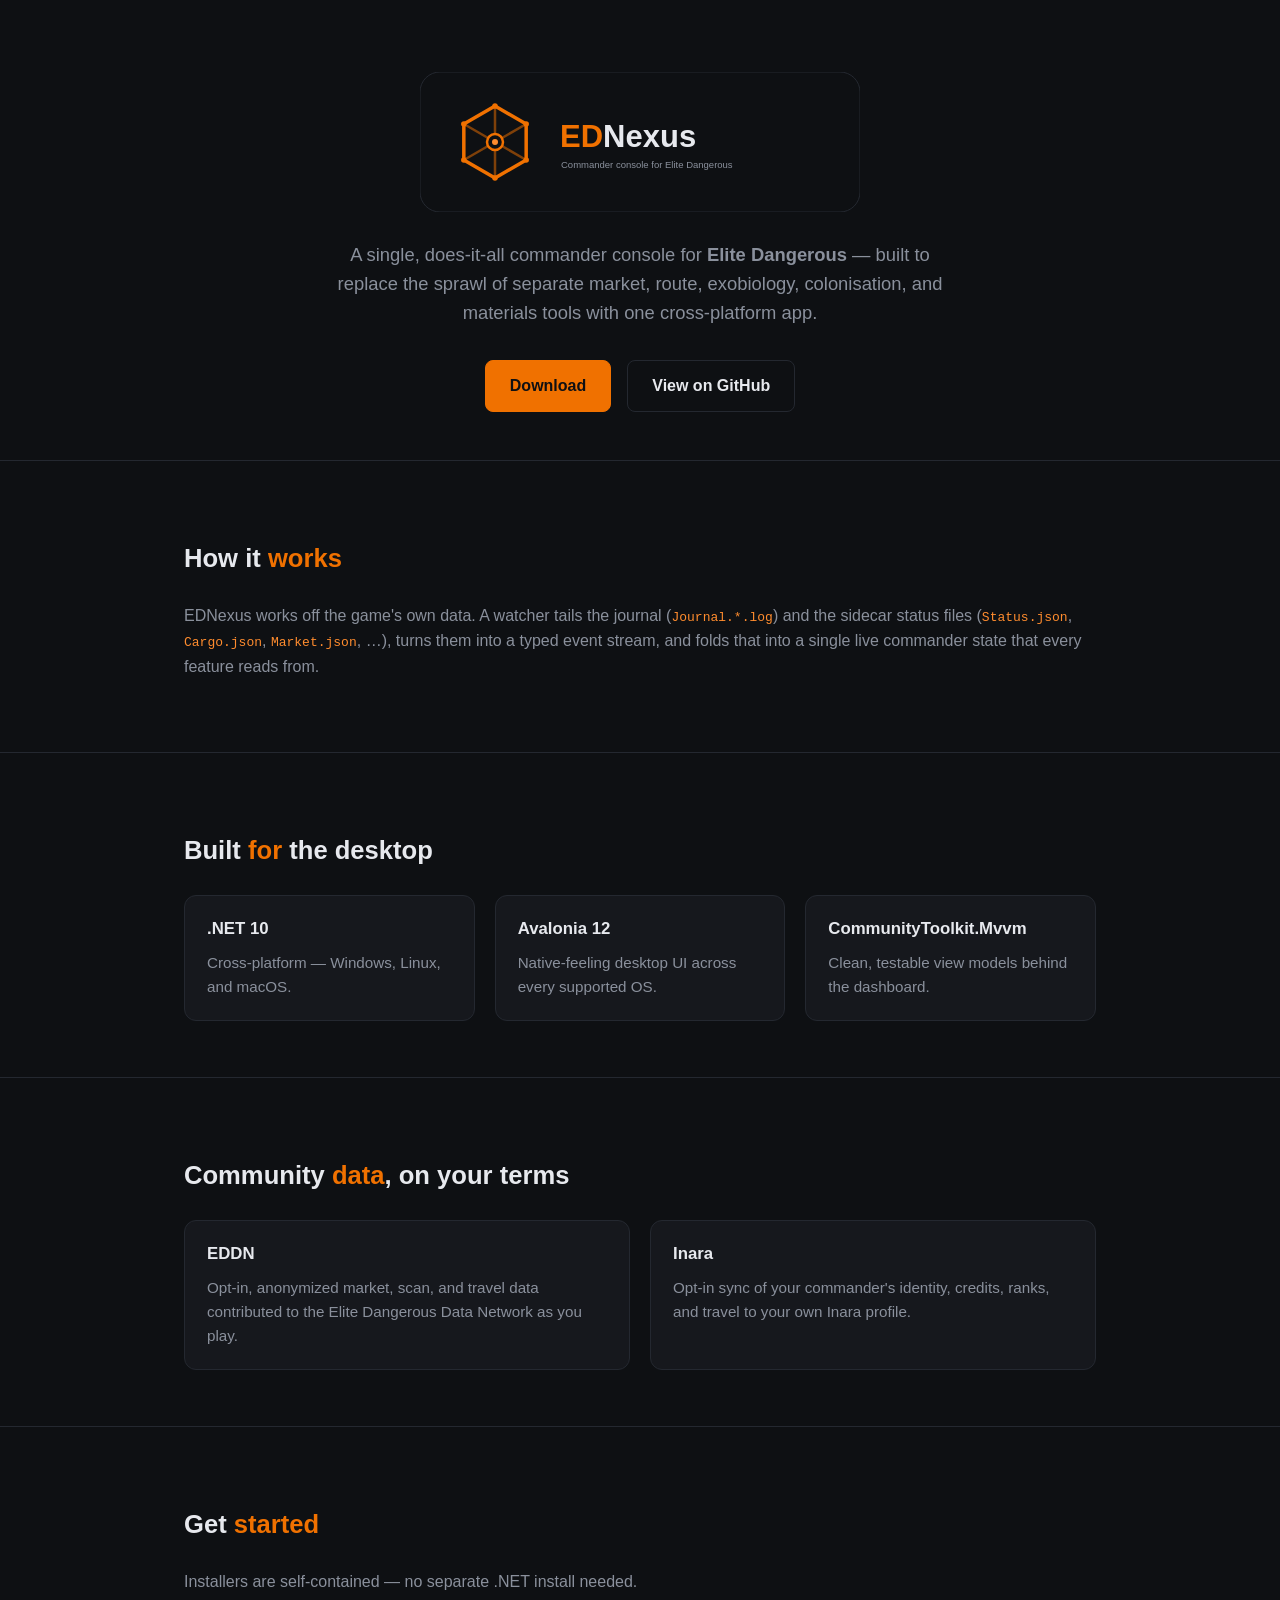
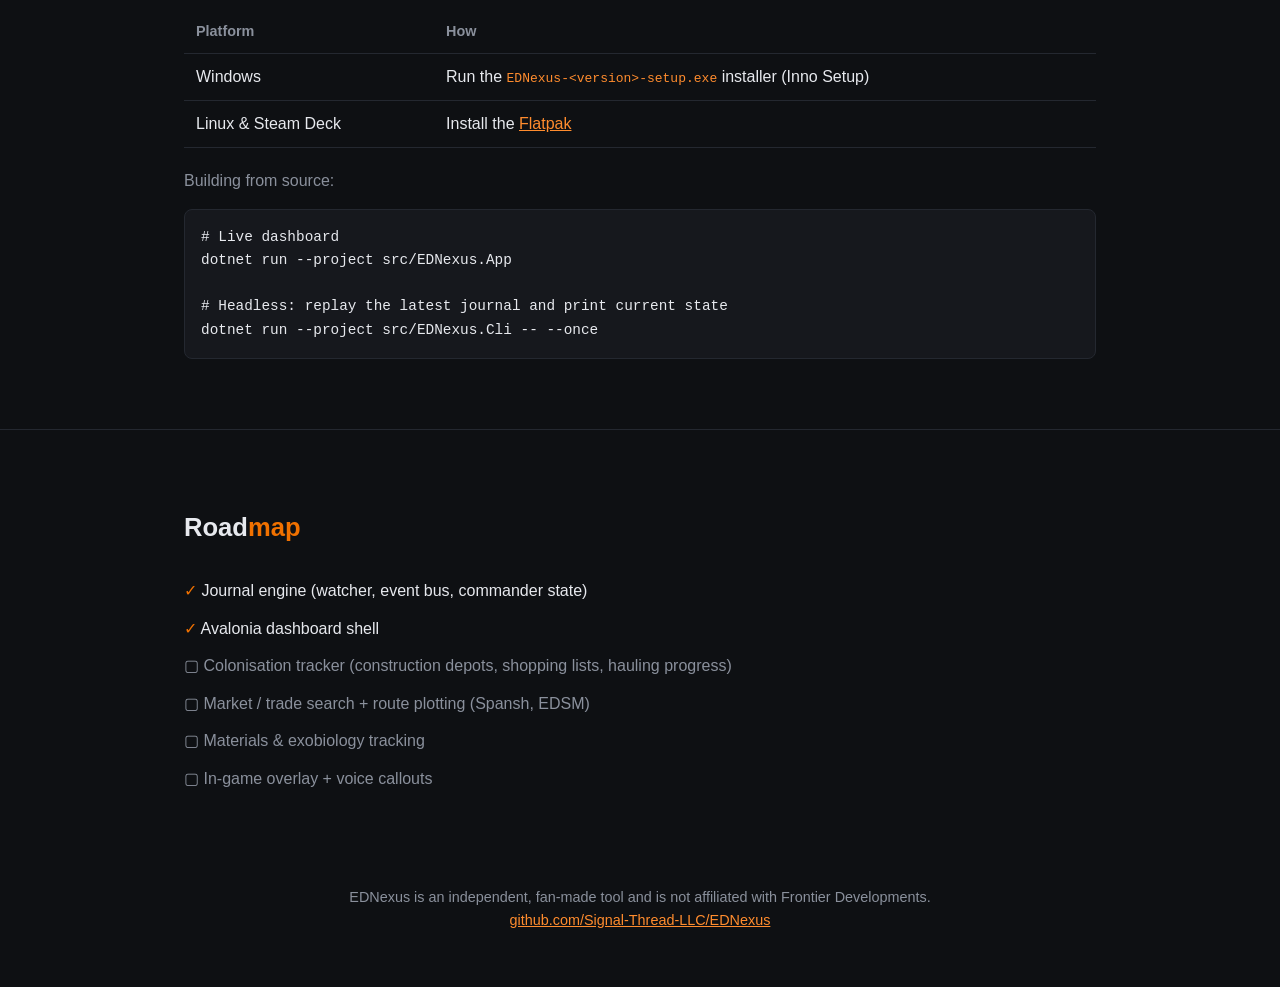
==== docs/index.html @ f5f26fd7 "Add GitHub Pages homepage for EDNexus Adds a static docs/ site with hero, feature highlights, instal" ====
<!DOCTYPE html>
<html lang="en">
<head>
<meta charset="UTF-8">
<meta name="viewport" content="width=device-width, initial-scale=1.0">
<title>EDNexus — Commander console for Elite Dangerous</title>
<meta name="description" content="EDNexus is a single, does-it-all commander console for Elite Dangerous — market, routes, exobiology, colonisation, and materials in one cross-platform app.">
<link rel="icon" type="image/svg+xml" href="assets/logo/ednexus-icon.svg">
<style>
  :root {
    --bg: #0E1013;
    --panel: #16181D;
    --border: #242830;
    --text: #E7E9EE;
    --muted: #8A909C;
    --accent: #F07100;
    --accent-bright: #FF8C2E;
  }
  * { box-sizing: border-box; }
  html { scroll-behavior: smooth; }
  body {
    margin: 0;
    background: var(--bg);
    color: var(--text);
    font-family: "Segoe UI", Inter, Arial, sans-serif;
    line-height: 1.6;
  }
  a { color: var(--accent-bright); }
  .wrap { max-width: 960px; margin: 0 auto; padding: 0 24px; }

  header.hero {
    padding: 72px 0 48px;
    text-align: center;
    border-bottom: 1px solid var(--border);
  }
  header.hero img.lockup { max-width: 440px; width: 100%; height: auto; }
  header.hero p.tagline {
    color: var(--muted);
    font-size: 1.15rem;
    max-width: 620px;
    margin: 20px auto 0;
  }
  .cta { margin-top: 32px; display: flex; gap: 16px; justify-content: center; flex-wrap: wrap; }
  .btn {
    display: inline-block;
    padding: 12px 24px;
    border-radius: 8px;
    text-decoration: none;
    font-weight: 600;
    border: 1px solid var(--border);
  }
  .btn.primary { background: var(--accent); color: #0E1013; border-color: var(--accent); }
  .btn.primary:hover { background: var(--accent-bright); }
  .btn.secondary { color: var(--text); }
  .btn.secondary:hover { border-color: var(--accent); color: var(--accent-bright); }

  section { padding: 56px 0; border-bottom: 1px solid var(--border); }
  section:last-of-type { border-bottom: none; }
  h2 { font-size: 1.6rem; margin-bottom: 24px; }
  h2 .accent { color: var(--accent); }

  .grid {
    display: grid;
    grid-template-columns: repeat(auto-fit, minmax(220px, 1fr));
    gap: 20px;
  }
  .card {
    background: var(--panel);
    border: 1px solid var(--border);
    border-radius: 12px;
    padding: 20px 22px;
  }
  .card h3 { margin: 0 0 8px; font-size: 1.05rem; }
  .card p { margin: 0; color: var(--muted); font-size: 0.95rem; }

  table { width: 100%; border-collapse: collapse; }
  th, td { text-align: left; padding: 10px 12px; border-bottom: 1px solid var(--border); }
  th { color: var(--muted); font-weight: 600; font-size: 0.9rem; }

  pre {
    background: var(--panel);
    border: 1px solid var(--border);
    border-radius: 8px;
    padding: 16px;
    overflow-x: auto;
    font-size: 0.9rem;
  }
  code { color: var(--accent-bright); }
  pre code { color: inherit; }

  ul.roadmap { list-style: none; padding: 0; margin: 0; }
  ul.roadmap li { padding: 6px 0; color: var(--muted); }
  ul.roadmap li.done { color: var(--text); }
  ul.roadmap li::before { content: "▢ "; }
  ul.roadmap li.done::before { content: "✓ "; color: var(--accent); }

  footer {
    padding: 32px 0 56px;
    text-align: center;
    color: var(--muted);
    font-size: 0.9rem;
  }
</style>
</head>
<body>

<header class="hero">
  <div class="wrap">
    <img class="lockup" src="assets/logo/ednexus-lockup.svg" alt="EDNexus — commander console for Elite Dangerous">
    <p class="tagline">
      A single, does-it-all commander console for <strong>Elite Dangerous</strong> — built to replace
      the sprawl of separate market, route, exobiology, colonisation, and materials tools with one
      cross-platform app.
    </p>
    <div class="cta">
      <a class="btn primary" href="https://github.com/Signal-Thread-LLC/EDNexus/releases">Download</a>
      <a class="btn secondary" href="https://github.com/Signal-Thread-LLC/EDNexus">View on GitHub</a>
    </div>
  </div>
</header>

<section id="how-it-works">
  <div class="wrap">
    <h2>How it <span class="accent">works</span></h2>
    <p style="color:var(--muted)">
      EDNexus works off the game's own data. A watcher tails the journal (<code>Journal.*.log</code>)
      and the sidecar status files (<code>Status.json</code>, <code>Cargo.json</code>, <code>Market.json</code>, …),
      turns them into a typed event stream, and folds that into a single live commander state that
      every feature reads from.
    </p>
  </div>
</section>

<section id="stack">
  <div class="wrap">
    <h2>Built <span class="accent">for</span> the desktop</h2>
    <div class="grid">
      <div class="card">
        <h3>.NET 10</h3>
        <p>Cross-platform — Windows, Linux, and macOS.</p>
      </div>
      <div class="card">
        <h3>Avalonia 12</h3>
        <p>Native-feeling desktop UI across every supported OS.</p>
      </div>
      <div class="card">
        <h3>CommunityToolkit.Mvvm</h3>
        <p>Clean, testable view models behind the dashboard.</p>
      </div>
    </div>
  </div>
</section>

<section id="reporting">
  <div class="wrap">
    <h2>Community <span class="accent">data</span>, on your terms</h2>
    <div class="grid">
      <div class="card">
        <h3>EDDN</h3>
        <p>Opt-in, anonymized market, scan, and travel data contributed to the Elite Dangerous Data Network as you play.</p>
      </div>
      <div class="card">
        <h3>Inara</h3>
        <p>Opt-in sync of your commander's identity, credits, ranks, and travel to your own Inara profile.</p>
      </div>
    </div>
  </div>
</section>

<section id="install">
  <div class="wrap">
    <h2>Get <span class="accent">started</span></h2>
    <p style="color:var(--muted)">Installers are self-contained — no separate .NET install needed.</p>
    <table>
      <thead><tr><th>Platform</th><th>How</th></tr></thead>
      <tbody>
        <tr><td>Windows</td><td>Run the <code>EDNexus-&lt;version&gt;-setup.exe</code> installer (Inno Setup)</td></tr>
        <tr><td>Linux &amp; Steam Deck</td><td>Install the <a href="https://github.com/Signal-Thread-LLC/EDNexus/tree/main/packaging/flatpak">Flatpak</a></td></tr>
      </tbody>
    </table>
    <p style="margin-top:20px; color:var(--muted)">Building from source:</p>
    <pre><code># Live dashboard
dotnet run --project src/EDNexus.App

# Headless: replay the latest journal and print current state
dotnet run --project src/EDNexus.Cli -- --once</code></pre>
  </div>
</section>

<section id="roadmap">
  <div class="wrap">
    <h2>Road<span class="accent">map</span></h2>
    <ul class="roadmap">
      <li class="done">Journal engine (watcher, event bus, commander state)</li>
      <li class="done">Avalonia dashboard shell</li>
      <li>Colonisation tracker (construction depots, shopping lists, hauling progress)</li>
      <li>Market / trade search + route plotting (Spansh, EDSM)</li>
      <li>Materials &amp; exobiology tracking</li>
      <li>In-game overlay + voice callouts</li>
    </ul>
  </div>
</section>

<footer>
  <div class="wrap">
    EDNexus is an independent, fan-made tool and is not affiliated with Frontier Developments.
    <br>
    <a href="https://github.com/Signal-Thread-LLC/EDNexus">github.com/Signal-Thread-LLC/EDNexus</a>
  </div>
</footer>

</body>
</html>
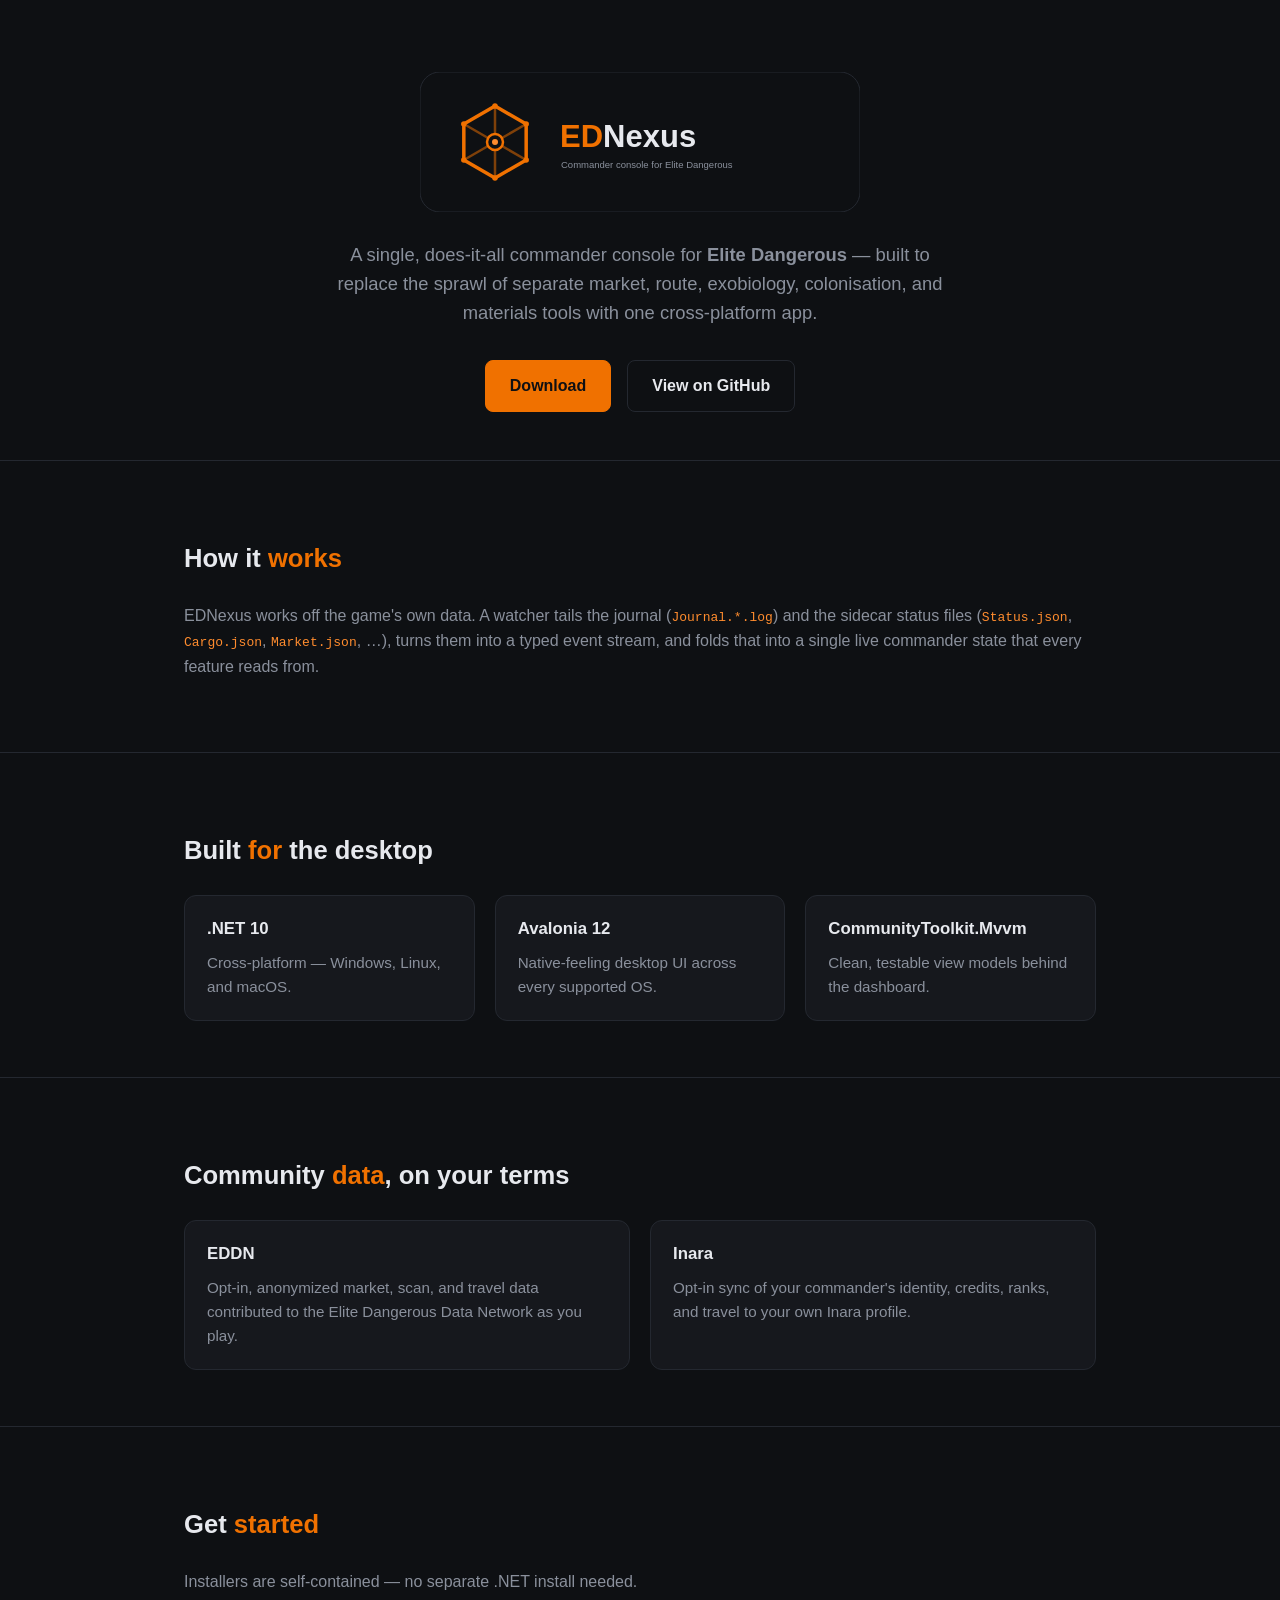
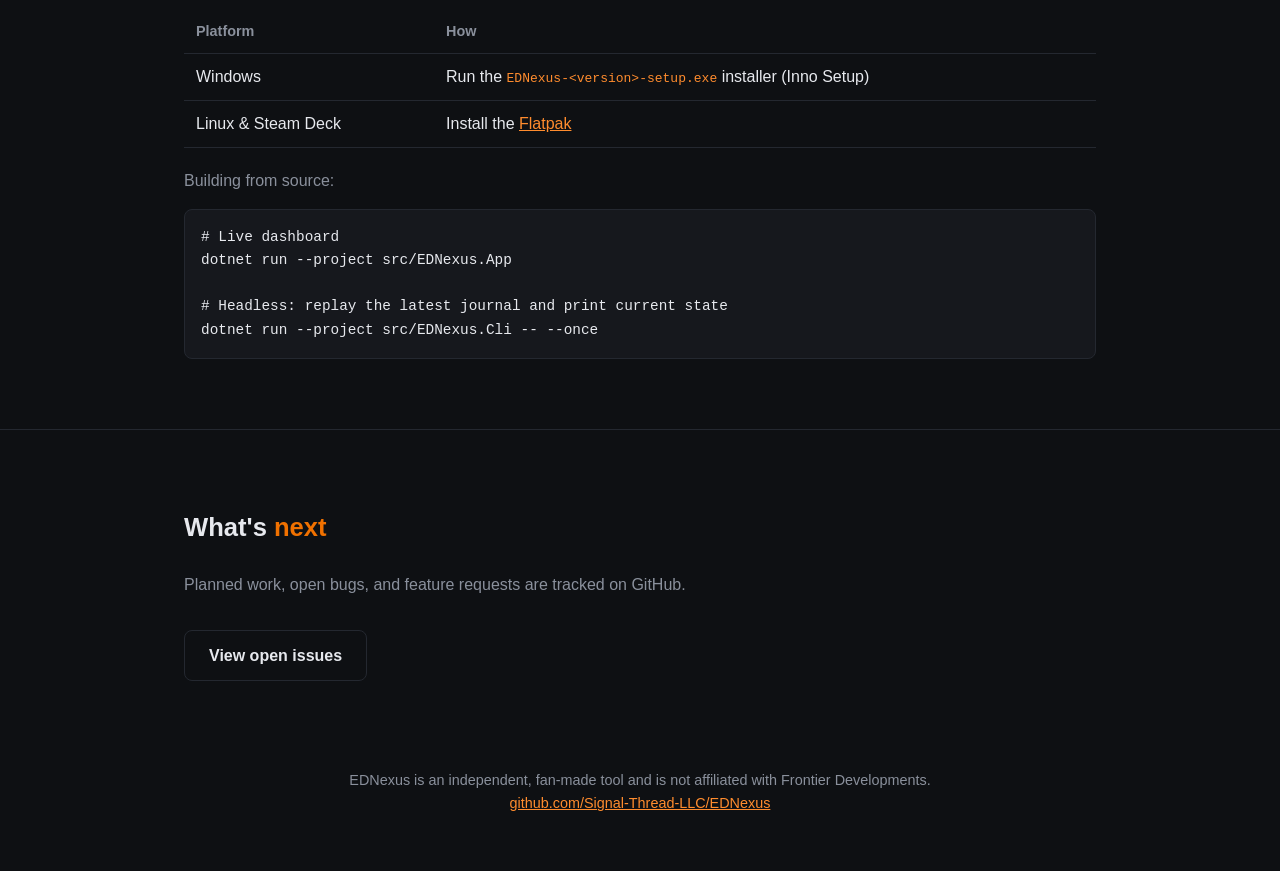
==== commit 9f0fca94: "Replace homepage roadmap with a link to the issues page Planned work is tracked live on GitHub Issue" ====
--- a/docs/index.html
+++ b/docs/index.html
@@ -88,12 +88,6 @@
   code { color: var(--accent-bright); }
   pre code { color: inherit; }
 
-  ul.roadmap { list-style: none; padding: 0; margin: 0; }
-  ul.roadmap li { padding: 6px 0; color: var(--muted); }
-  ul.roadmap li.done { color: var(--text); }
-  ul.roadmap li::before { content: "▢ "; }
-  ul.roadmap li.done::before { content: "✓ "; color: var(--accent); }
-
   footer {
     padding: 32px 0 56px;
     text-align: center;
@@ -187,17 +181,15 @@
   </div>
 </section>
 
-<section id="roadmap">
-  <div class="wrap">
-    <h2>Road<span class="accent">map</span></h2>
-    <ul class="roadmap">
-      <li class="done">Journal engine (watcher, event bus, commander state)</li>
-      <li class="done">Avalonia dashboard shell</li>
-      <li>Colonisation tracker (construction depots, shopping lists, hauling progress)</li>
-      <li>Market / trade search + route plotting (Spansh, EDSM)</li>
-      <li>Materials &amp; exobiology tracking</li>
-      <li>In-game overlay + voice callouts</li>
-    </ul>
+<section id="issues">
+  <div class="wrap">
+    <h2>What's <span class="accent">next</span></h2>
+    <p style="color:var(--muted)">
+      Planned work, open bugs, and feature requests are tracked on GitHub.
+    </p>
+    <div class="cta" style="justify-content:flex-start">
+      <a class="btn secondary" href="https://github.com/Signal-Thread-LLC/EDNexus/issues">View open issues</a>
+    </div>
   </div>
 </section>
 
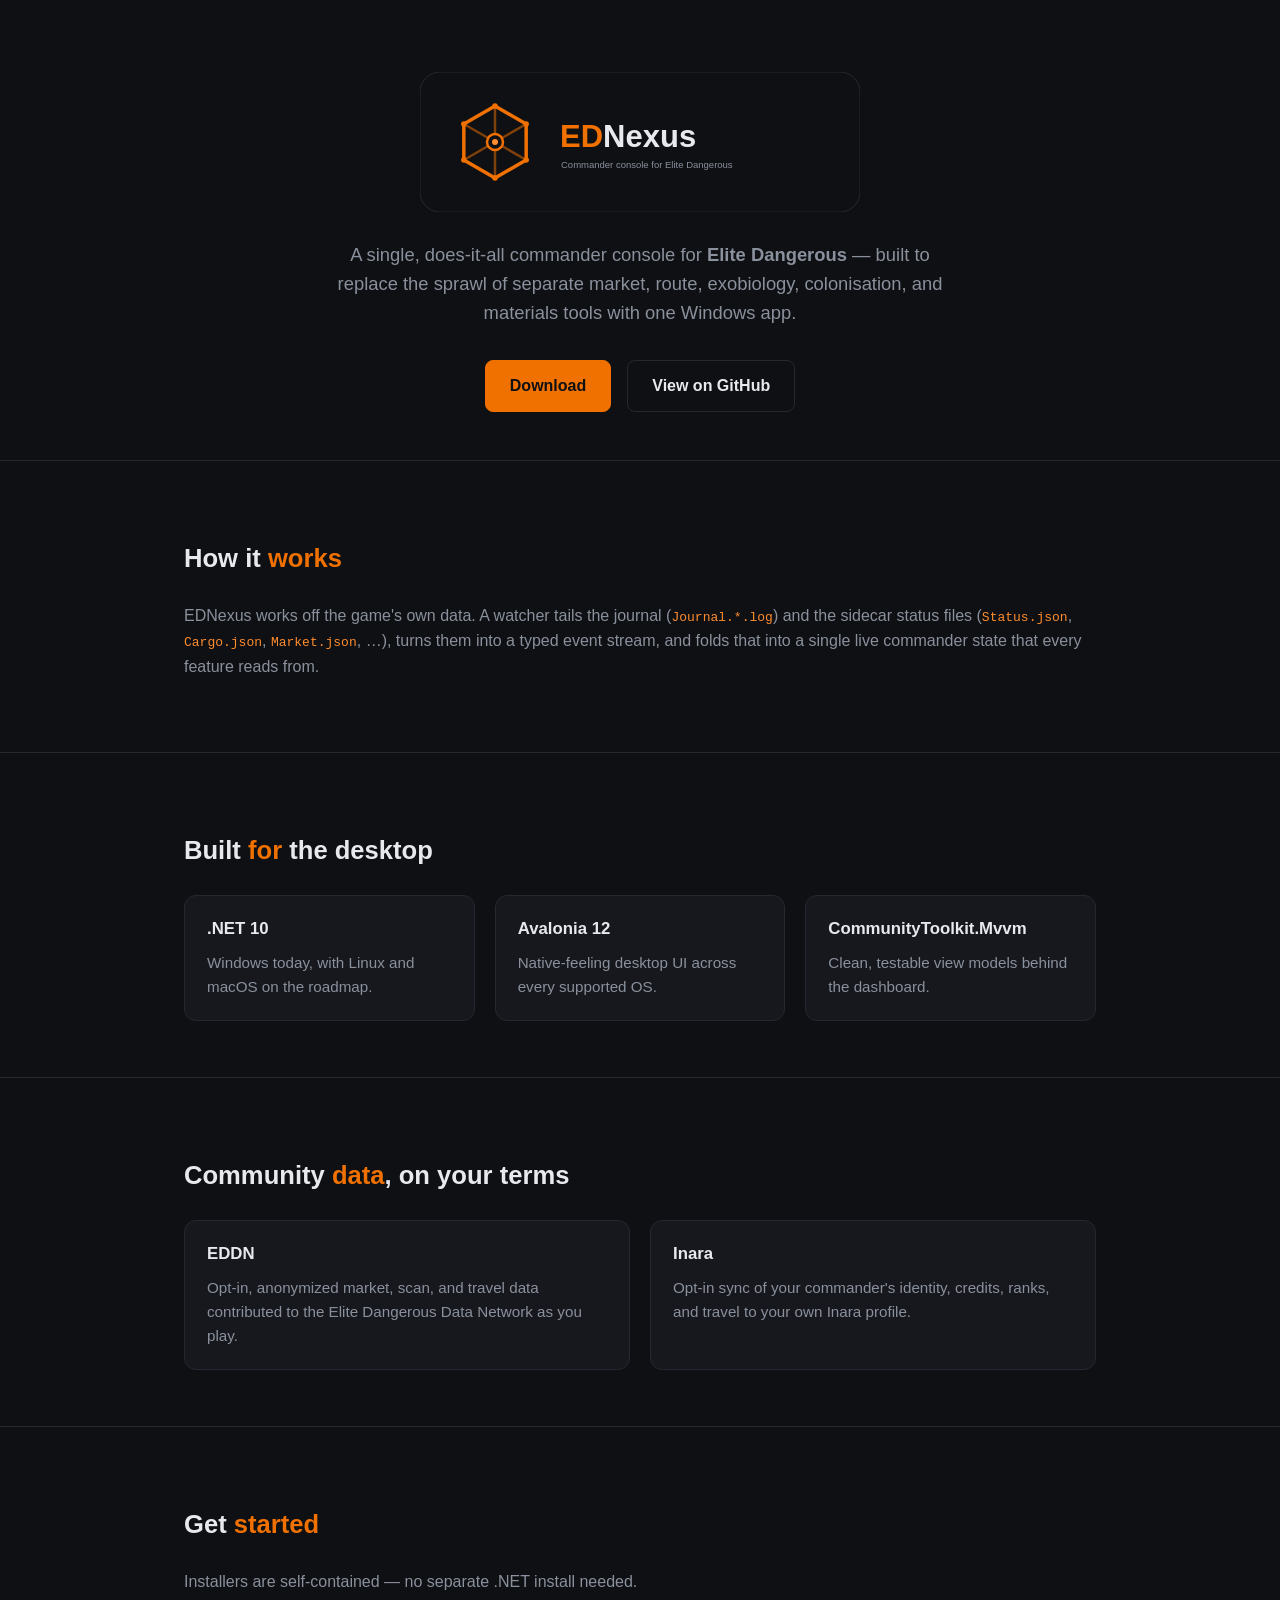
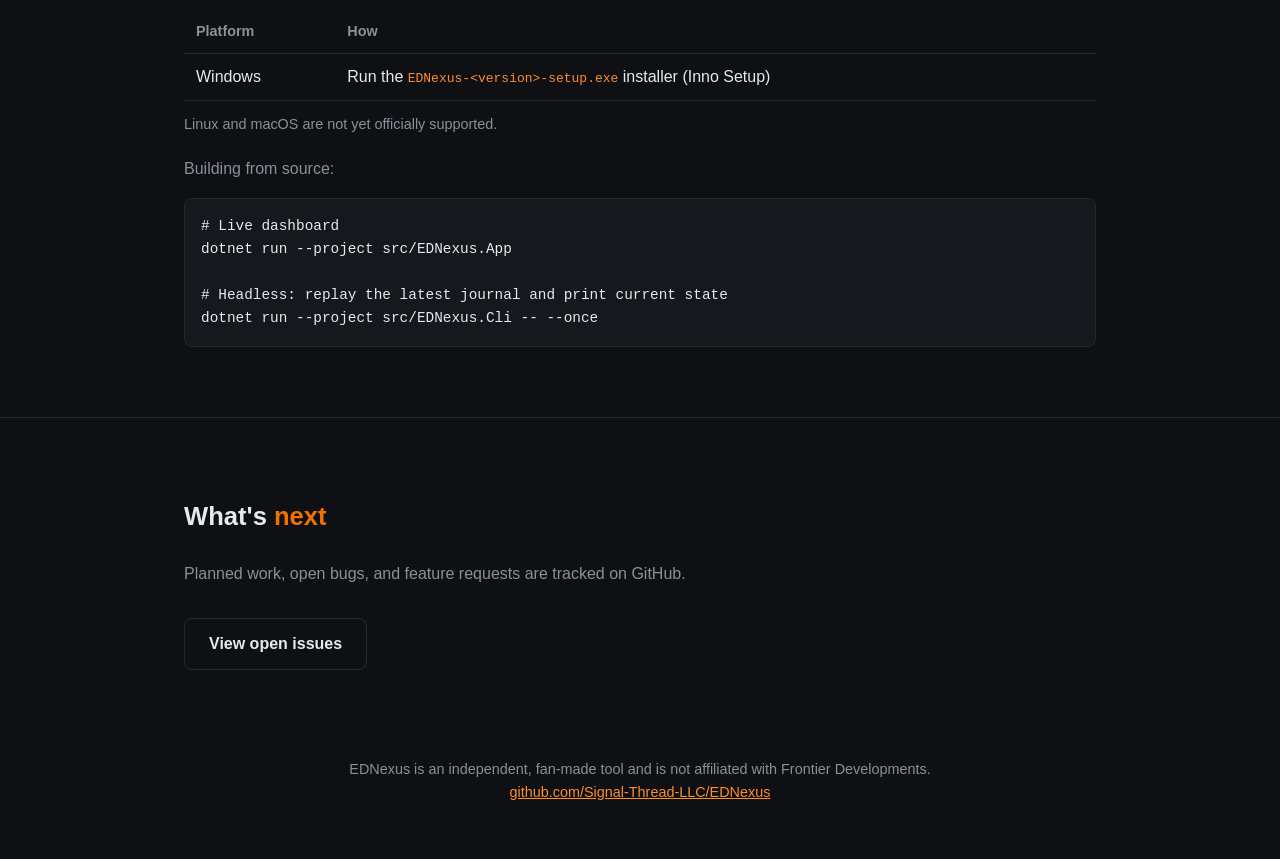
==== commit 433228a8: "Stop advertising Linux/macOS support until officially released The app is Windows-only for now; Linu" ====
--- a/docs/index.html
+++ b/docs/index.html
@@ -4,8 +4,48 @@
 <meta charset="UTF-8">
 <meta name="viewport" content="width=device-width, initial-scale=1.0">
 <title>EDNexus — Commander console for Elite Dangerous</title>
-<meta name="description" content="EDNexus is a single, does-it-all commander console for Elite Dangerous — market, routes, exobiology, colonisation, and materials in one cross-platform app.">
+<meta name="description" content="EDNexus is a free, open-source commander console for Elite Dangerous — market &amp; trade route search, engineering blueprint tracking, exobiology, colonisation, and materials, all in one Windows app.">
+<meta name="keywords" content="Elite Dangerous, Elite Dangerous tool, EDDN, journal parser, Elite Dangerous commander console, Elite Dangerous market tool, Elite Dangerous trade route planner, Elite Dangerous engineering, Elite Dangerous exobiology, Elite Dangerous colonisation tracker, Inara, Odyssey">
+<meta name="robots" content="index, follow">
+<link rel="canonical" href="https://signal-thread-llc.github.io/EDNexus/">
 <link rel="icon" type="image/svg+xml" href="assets/logo/ednexus-icon.svg">
+
+<meta property="og:type" content="website">
+<meta property="og:site_name" content="EDNexus">
+<meta property="og:title" content="EDNexus — Commander console for Elite Dangerous">
+<meta property="og:description" content="A single, does-it-all commander console for Elite Dangerous — market, routes, exobiology, colonisation, and materials in one Windows app.">
+<meta property="og:url" content="https://signal-thread-llc.github.io/EDNexus/">
+<meta property="og:image" content="https://signal-thread-llc.github.io/EDNexus/assets/logo/ednexus-lockup.svg">
+
+<meta name="twitter:card" content="summary_large_image">
+<meta name="twitter:title" content="EDNexus — Commander console for Elite Dangerous">
+<meta name="twitter:description" content="A single, does-it-all commander console for Elite Dangerous — market, routes, exobiology, colonisation, and materials in one Windows app.">
+<meta name="twitter:image" content="https://signal-thread-llc.github.io/EDNexus/assets/logo/ednexus-lockup.svg">
+
+<script type="application/ld+json">
+{
+  "@context": "https://schema.org",
+  "@type": "SoftwareApplication",
+  "name": "EDNexus",
+  "url": "https://signal-thread-llc.github.io/EDNexus/",
+  "description": "A single, does-it-all commander console for Elite Dangerous — market, routes, exobiology, colonisation, and materials in one Windows app.",
+  "applicationCategory": "UtilitiesApplication",
+  "operatingSystem": "Windows",
+  "softwareVersion": "0.1.0",
+  "offers": {
+    "@type": "Offer",
+    "price": "0",
+    "priceCurrency": "USD"
+  },
+  "downloadUrl": "https://github.com/Signal-Thread-LLC/EDNexus/releases",
+  "codeRepository": "https://github.com/Signal-Thread-LLC/EDNexus",
+  "author": {
+    "@type": "Organization",
+    "name": "Signal & Thread LLC"
+  }
+}
+</script>
+
 <style>
   :root {
     --bg: #0E1013;
@@ -17,6 +57,15 @@
     --accent-bright: #FF8C2E;
   }
   * { box-sizing: border-box; }
+  .visually-hidden {
+    position: absolute;
+    width: 1px; height: 1px;
+    padding: 0; margin: -1px;
+    overflow: hidden;
+    clip: rect(0, 0, 0, 0);
+    white-space: nowrap;
+    border: 0;
+  }
   html { scroll-behavior: smooth; }
   body {
     margin: 0;
@@ -101,10 +150,11 @@
 <header class="hero">
   <div class="wrap">
     <img class="lockup" src="assets/logo/ednexus-lockup.svg" alt="EDNexus — commander console for Elite Dangerous">
+    <h1 class="visually-hidden">EDNexus — Commander Console for Elite Dangerous</h1>
     <p class="tagline">
       A single, does-it-all commander console for <strong>Elite Dangerous</strong> — built to replace
       the sprawl of separate market, route, exobiology, colonisation, and materials tools with one
-      cross-platform app.
+      Windows app.
     </p>
     <div class="cta">
       <a class="btn primary" href="https://github.com/Signal-Thread-LLC/EDNexus/releases">Download</a>
@@ -131,7 +181,7 @@
     <div class="grid">
       <div class="card">
         <h3>.NET 10</h3>
-        <p>Cross-platform — Windows, Linux, and macOS.</p>
+        <p>Windows today, with Linux and macOS on the roadmap.</p>
       </div>
       <div class="card">
         <h3>Avalonia 12</h3>
@@ -169,9 +219,9 @@
       <thead><tr><th>Platform</th><th>How</th></tr></thead>
       <tbody>
         <tr><td>Windows</td><td>Run the <code>EDNexus-&lt;version&gt;-setup.exe</code> installer (Inno Setup)</td></tr>
-        <tr><td>Linux &amp; Steam Deck</td><td>Install the <a href="https://github.com/Signal-Thread-LLC/EDNexus/tree/main/packaging/flatpak">Flatpak</a></td></tr>
       </tbody>
     </table>
+    <p style="margin-top:12px; color:var(--muted); font-size:0.9rem">Linux and macOS are not yet officially supported.</p>
     <p style="margin-top:20px; color:var(--muted)">Building from source:</p>
     <pre><code># Live dashboard
 dotnet run --project src/EDNexus.App
